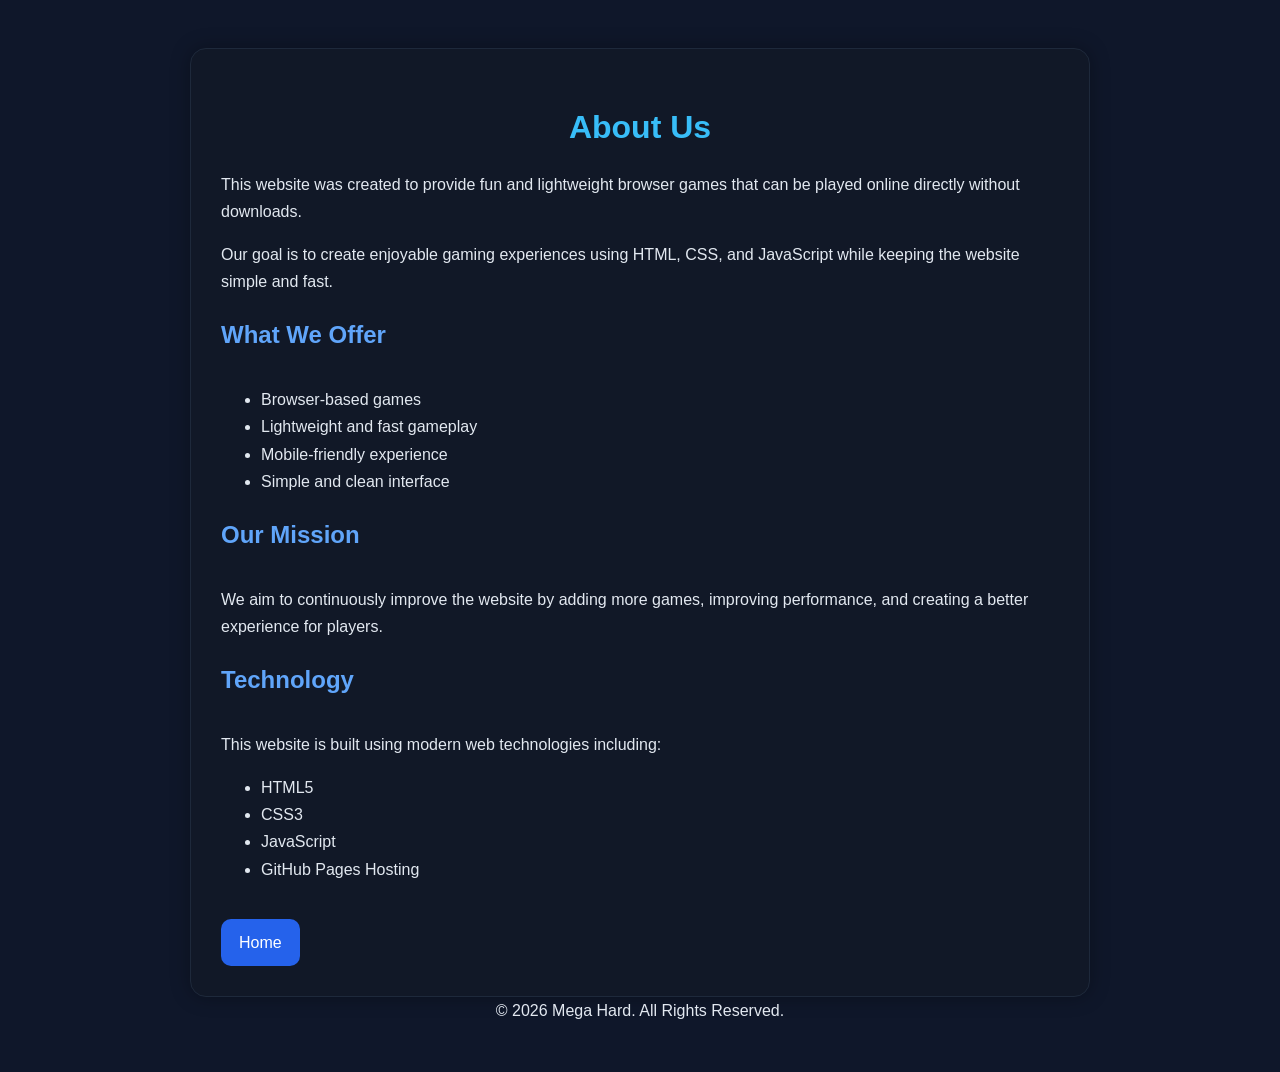
==== about.html @ d2600f77 "Update about.html" ====
<!DOCTYPE html>
<html lang="en">
    <head>
        
        <meta charset="UTF-8">
        <meta name="viewport" content="width=device-width, initial-scale=1.0">

        <!-- Google tag (gtag.js) -->
        <script async src="https://www.googletagmanager.com/gtag/js?id=G-VPERBMP5BG"></script>
        <script>
            window.dataLayer = window.dataLayer || [];
            function gtag(){dataLayer.push(arguments);}
            gtag('js', new Date());

            gtag('config', 'G-VPERBMP5BG');
        </script>
        
        <title>About Us</title>
        
        <link rel = "stylesheet" href = "policies/style.css">

    </head>
    <body>

        <div class="container">

            <div class="card">

                <h1>About Us</h1>

                <p>
                    This website was created to provide fun and lightweight browser games
                    that can be played online directly without downloads.
                </p>

                <p>
                    Our goal is to create enjoyable gaming experiences using
                    HTML, CSS, and JavaScript while keeping the website simple 
                    and fast.
                </p>

                <h2>What We Offer</h2>

                <ul>
                    <li>Browser-based games</li>
                    <li>Lightweight and fast gameplay</li>
                    <li>Mobile-friendly experience</li>
                    <li>Simple and clean interface</li>
                </ul>

                <h2>Our Mission</h2>

                <p>
                    We aim to continuously improve the website by adding more games,
                    improving performance, and creating a better experience for players.
                </p>

                <h2>Technology</h2>

                <p>
                    This website is built using modern web technologies including:
                </p>
                <ul>
                    <li>HTML5</li>
                    <li>CSS3</li>
                    <li>JavaScript</li>
                    <li>GitHub Pages Hosting</li>
                </ul>

                <a class="btn" href="index.html">Home</a>

            </div>

            <div class = "footer" align = "center">
                © 2026 Mega Hard. All Rights Reserved.
            </div>
        </div>
    </body>
</html>
---- policies/style.css ----
body{
    background: #0f172a;
    color: #e2e8f0;
    font-family: Arial, sans-serif;
    line-height: 1.7;
}

.container{
    max-width: 900px;
    margin: auto;
    padding: 40px 20px;
}

.card{
    background: #111827;
    border: 1px solid #1e293b;
    border-radius: 16px;
    padding: 30px;
    box-shadow: 0 0 20px rgba(0, 0, 0, 0.3);
}

h1{
    color: #38bdf8;
    margin-bottom: 10px;
    text-align: center;
}

h2{
    color: #60a5fa;
    margin-bottom: 30px;
}

a{
    color: #38bdf8;
    text-decoration: none;
}

a:hover{
    text-decoration: underline;
}

footer{
    margin-top: 40px;
    text-align: center;
    color: #94a3b8;
    font-size: 14px;
}

.btn{
    display: inline-block;
    margin-top: 20px;
    padding: 10px 18px;
    background: #2562eb;
    color: white;
    border-radius: 10px;
    text-decoration: none;
    transition: 0.3s;
}

.btn:hover{
    background: #1d4ed8;
}
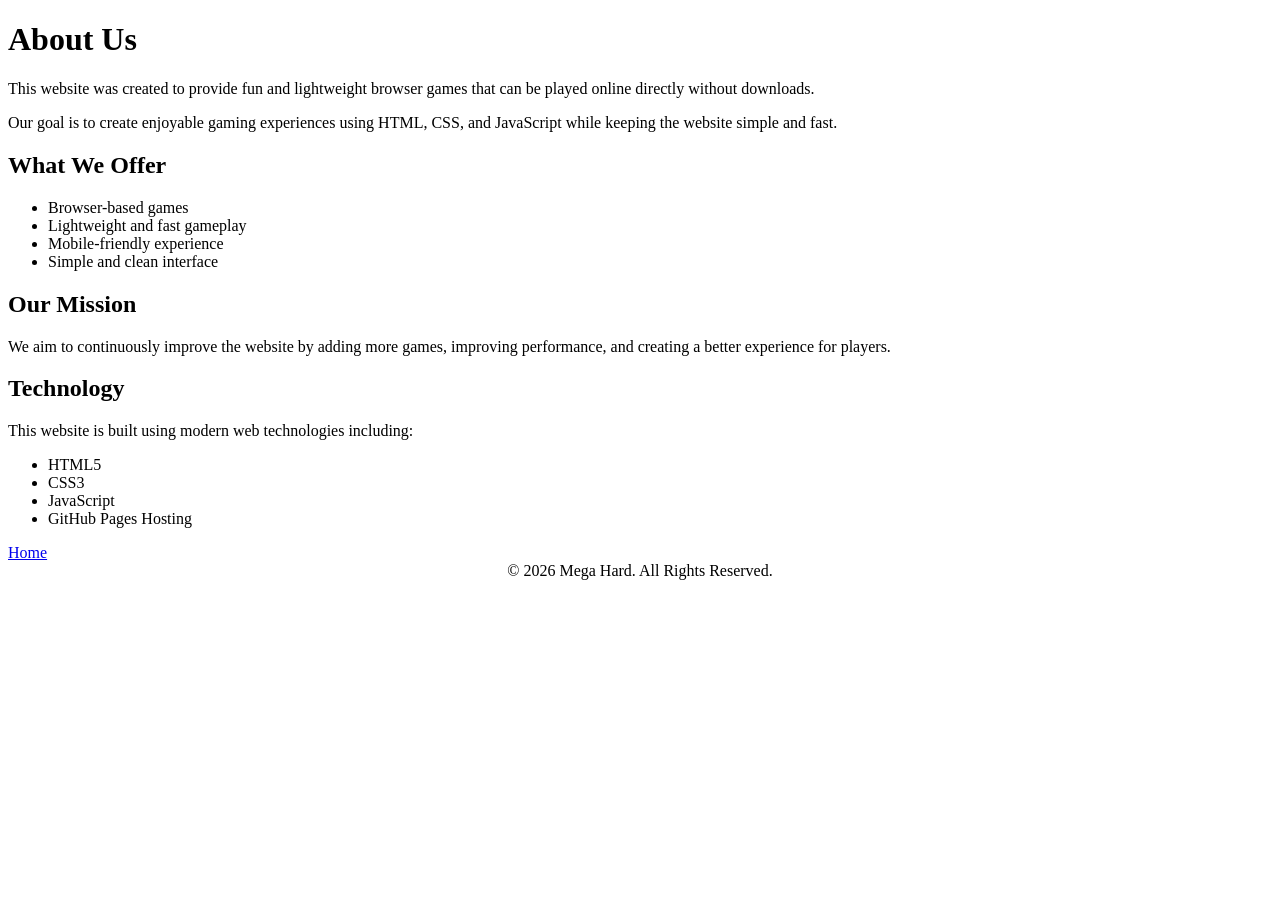
==== commit 4ad9b4f2: "Add files via upload" ====
--- a/about.html
+++ b/about.html
@@ -4,7 +4,7 @@
         
         <meta charset="UTF-8">
         <meta name="viewport" content="width=device-width, initial-scale=1.0">
-
+        
         <!-- Google tag (gtag.js) -->
         <script async src="https://www.googletagmanager.com/gtag/js?id=G-VPERBMP5BG"></script>
         <script>
@@ -15,9 +15,19 @@
             gtag('config', 'G-VPERBMP5BG');
         </script>
         
+        <!-- Microsoft Clarity -->
+        <script type="text/javascript">
+            (function(c,l,a,r,i,t,y){
+                c[a]=c[a]||function(){(c[a].q=c[a].q||[]).push(arguments)};
+                t=l.createElement(r);t.async=1;t.src="https://www.clarity.ms/tag/"+i;
+                y=l.getElementsByTagName(r)[0];y.parentNode.insertBefore(t,y);
+            })(window, document, "clarity", "script", "xg5y9v6llh");
+        </script>
+        
         <title>About Us</title>
         
-        <link rel = "stylesheet" href = "policies/style.css">
+        <link rel = "stylesheet" href = "StyleSheets/policies.css">
+        <link rel = "icon" href = "Assets/Pictures/MH_logo.png">
 
     </head>
     <body>
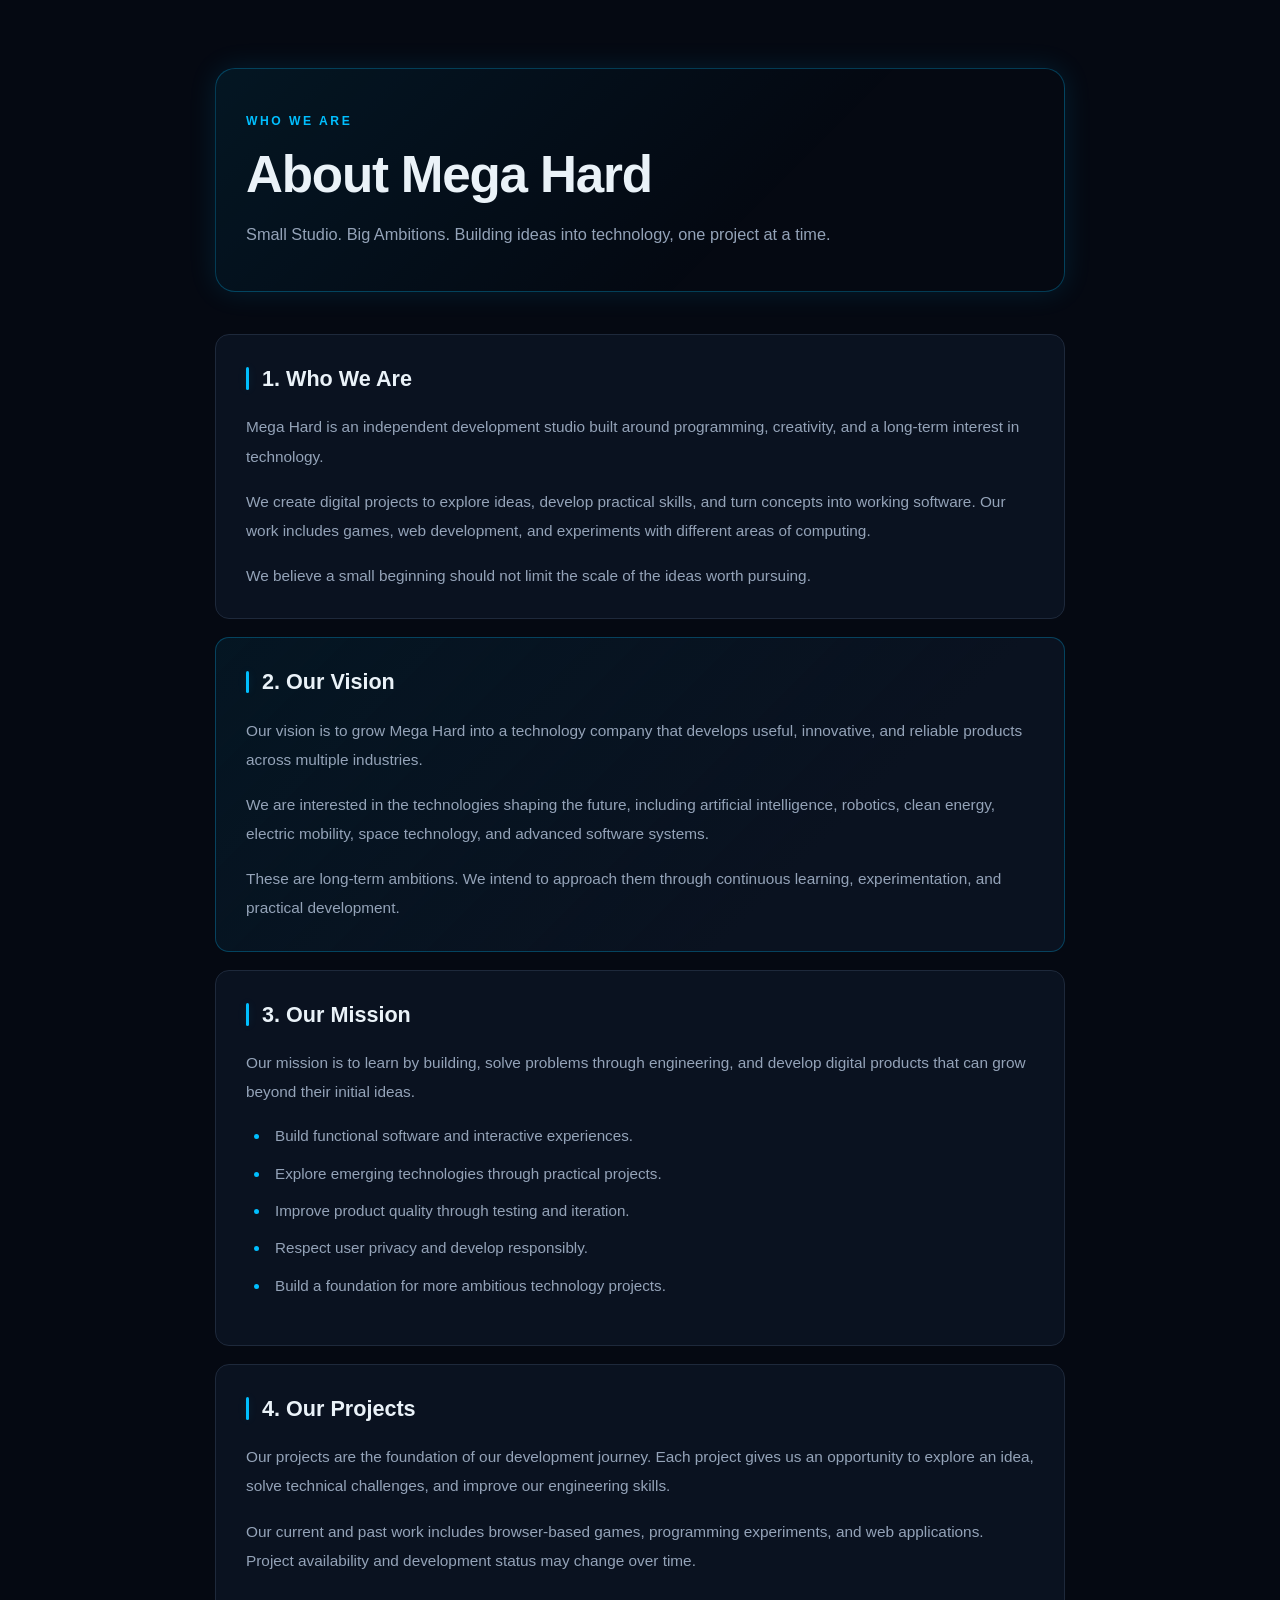
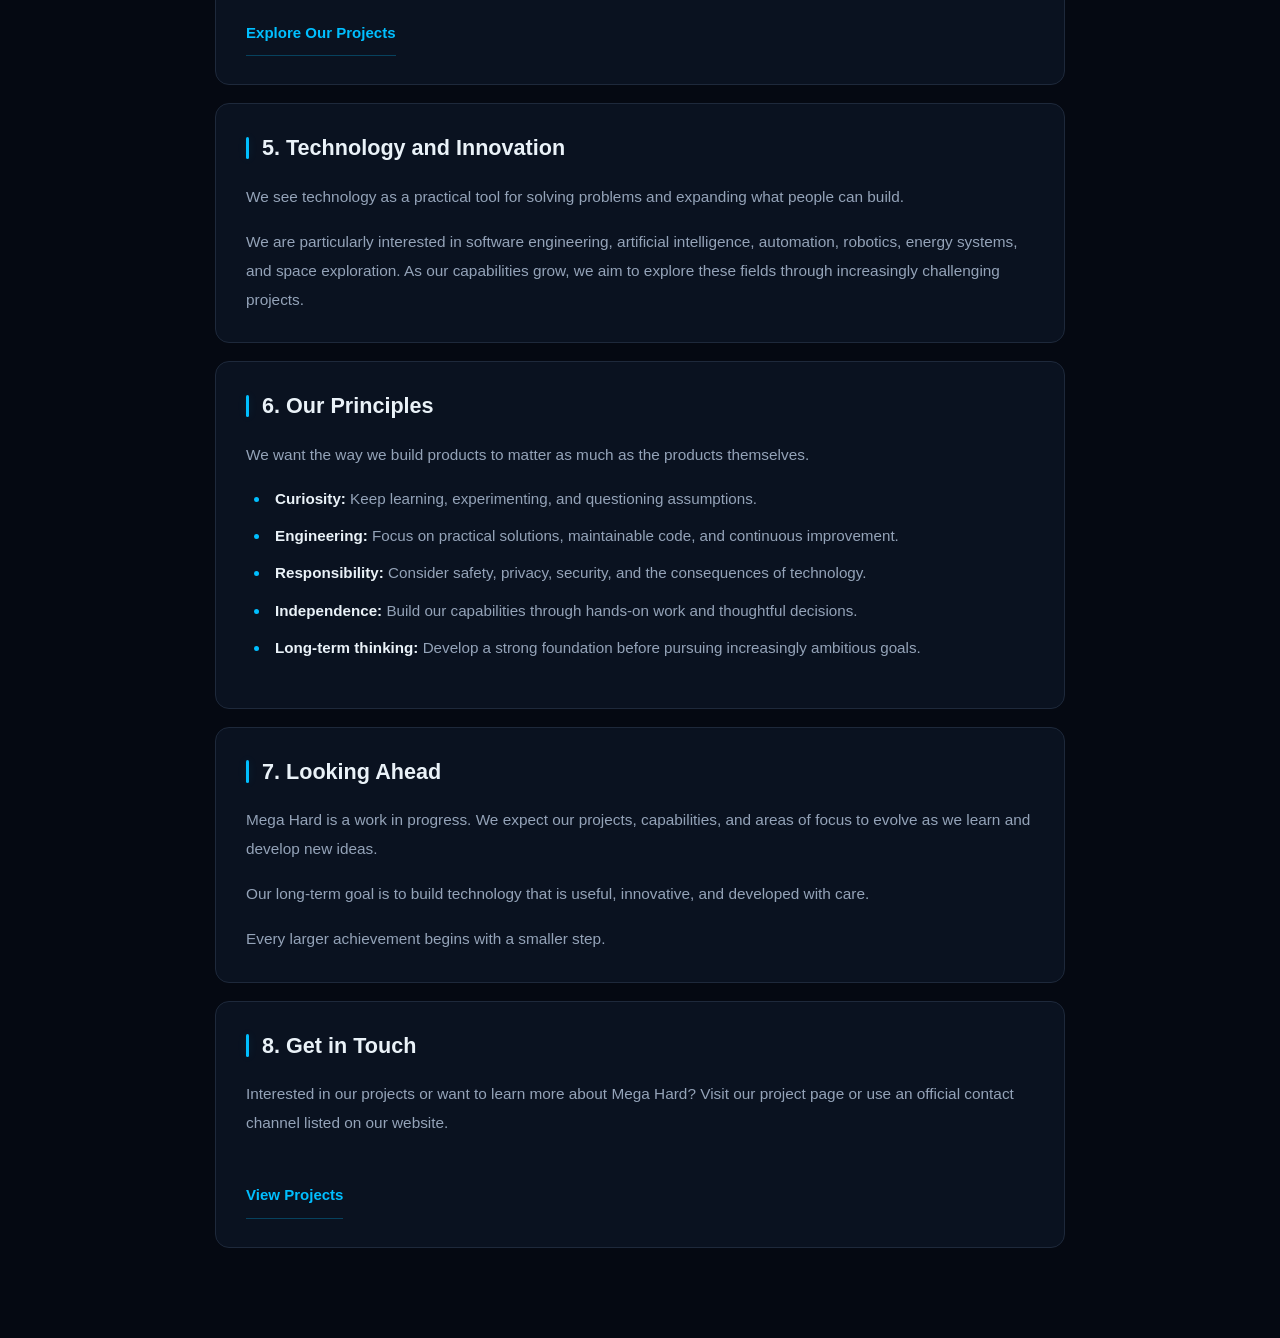
==== commit 7b823f62: "Add files via upload" ====
--- a/about.html
+++ b/about.html
@@ -1,9 +1,19 @@
 <!DOCTYPE html>
 <html lang="en">
+
+    <!-- HEAD -->
     <head>
-        
+
+        <!-- Meta Data -->
         <meta charset="UTF-8">
         <meta name="viewport" content="width=device-width, initial-scale=1.0">
+        <meta name="description" content="Discover Mega Hard, an independent development studio building software, games, and technology projects with ambitious long-term goals.">
+
+        <!-- Title -->
+        <title>Mega Hard | About Us</title>
+
+        <!-- Stylesheet -->
+        <link rel="stylesheet" href="StyleSheets/Main/legal.css">
         
         <!-- Google tag (gtag.js) -->
         <script async src="https://www.googletagmanager.com/gtag/js?id=G-VPERBMP5BG"></script>
@@ -14,76 +24,257 @@
 
             gtag('config', 'G-VPERBMP5BG');
         </script>
-        
-        <!-- Microsoft Clarity -->
-        <script type="text/javascript">
-            (function(c,l,a,r,i,t,y){
-                c[a]=c[a]||function(){(c[a].q=c[a].q||[]).push(arguments)};
-                t=l.createElement(r);t.async=1;t.src="https://www.clarity.ms/tag/"+i;
-                y=l.getElementsByTagName(r)[0];y.parentNode.insertBefore(t,y);
-            })(window, document, "clarity", "script", "xg5y9v6llh");
-        </script>
-        
-        <title>About Us</title>
-        
-        <link rel = "stylesheet" href = "StyleSheets/policies.css">
-        <link rel = "icon" href = "Assets/Pictures/MH_logo.png">
-
     </head>
-    <body>
-
-        <div class="container">
-
-            <div class="card">
-
-                <h1>About Us</h1>
-
-                <p>
-                    This website was created to provide fun and lightweight browser games
-                    that can be played online directly without downloads.
+
+    <!-- BODY -->
+    <body class="legal-page about-page">
+
+        <!-- MAIN CONTENT -->
+        <main class="legal-main">
+
+            <!-- PAGE INTRODUCTION -->
+            <section class="page-intro">
+
+                <p class="page-label">WHO WE ARE</p>
+
+                <h1>About Mega Hard</h1>
+
+                <p class="page-description">
+                    Small Studio. Big Ambitions.
+                    Building ideas into technology, one project at a time.
                 </p>
 
-                <p>
-                    Our goal is to create enjoyable gaming experiences using
-                    HTML, CSS, and JavaScript while keeping the website simple 
-                    and fast.
-                </p>
-
-                <h2>What We Offer</h2>
-
-                <ul>
-                    <li>Browser-based games</li>
-                    <li>Lightweight and fast gameplay</li>
-                    <li>Mobile-friendly experience</li>
-                    <li>Simple and clean interface</li>
-                </ul>
-
-                <h2>Our Mission</h2>
-
-                <p>
-                    We aim to continuously improve the website by adding more games,
-                    improving performance, and creating a better experience for players.
-                </p>
-
-                <h2>Technology</h2>
-
-                <p>
-                    This website is built using modern web technologies including:
-                </p>
-                <ul>
-                    <li>HTML5</li>
-                    <li>CSS3</li>
-                    <li>JavaScript</li>
-                    <li>GitHub Pages Hosting</li>
-                </ul>
-
-                <a class="btn" href="index.html">Home</a>
-
-            </div>
-
-            <div class = "footer" align = "center">
-                © 2026 Mega Hard. All Rights Reserved.
-            </div>
-        </div>
+            </section>
+
+
+            <!-- ABOUT CONTENT -->
+            <article class="legal-content">
+
+                <!-- SECTION 1 -->
+                <section class="legal-section" id="introduction">
+
+                    <h2>1. Who We Are</h2>
+
+                    <p>
+                        Mega Hard is an independent development
+                        studio built around programming,
+                        creativity, and a long-term interest
+                        in technology.
+                    </p>
+
+                    <p>
+                        We create digital projects to explore
+                        ideas, develop practical skills, and
+                        turn concepts into working software.
+                        Our work includes games, web development,
+                        and experiments with different areas
+                        of computing.
+                    </p>
+
+                    <p>
+                        We believe a small beginning should
+                        not limit the scale of the ideas
+                        worth pursuing.
+                    </p>
+
+                </section>
+
+
+                <!-- SECTION 2 -->
+                <section class="legal-section" id="our-vision">
+
+                    <h2>2. Our Vision</h2>
+
+                    <p>
+                        Our vision is to grow Mega Hard into
+                        a technology company that develops
+                        useful, innovative, and reliable
+                        products across multiple industries.
+                    </p>
+
+                    <p>
+                        We are interested in the technologies
+                        shaping the future, including artificial
+                        intelligence, robotics, clean energy,
+                        electric mobility, space technology,
+                        and advanced software systems.
+                    </p>
+
+                    <p>
+                        These are long-term ambitions.
+                        We intend to approach them through
+                        continuous learning, experimentation,
+                        and practical development.
+                    </p>
+
+                </section>
+
+
+                <!-- SECTION 3 -->
+                <section class="legal-section" id="our-mission">
+
+                    <h2>3. Our Mission</h2>
+
+                    <p>
+                        Our mission is to learn by building,
+                        solve problems through engineering,
+                        and develop digital products that
+                        can grow beyond their initial ideas.
+                    </p>
+
+                    <ul>
+                        <li>Build functional software and interactive experiences.</li>
+                        <li>Explore emerging technologies through practical projects.</li>
+                        <li>Improve product quality through testing and iteration.</li>
+                        <li>Respect user privacy and develop responsibly.</li>
+                        <li>Build a foundation for more ambitious technology projects.</li>
+                    </ul>
+
+                </section>
+
+
+                <!-- SECTION 4 -->
+                <section class="legal-section" id="our-projects">
+
+                    <h2>4. Our Projects</h2>
+
+                    <p>
+                        Our projects are the foundation of
+                        our development journey. Each project
+                        gives us an opportunity to explore
+                        an idea, solve technical challenges,
+                        and improve our engineering skills.
+                    </p>
+
+                    <p>
+                        Our current and past work includes
+                        browser-based games, programming
+                        experiments, and web applications.
+                        Project availability and development
+                        status may change over time.
+                    </p>
+
+                    <a href="projects.html" class="text-link">
+                        Explore Our Projects
+                    </a>
+
+                </section>
+
+
+                <!-- SECTION 5 -->
+                <section class="legal-section" id="technology">
+
+                    <h2>5. Technology and Innovation</h2>
+
+                    <p>
+                        We see technology as a practical
+                        tool for solving problems and
+                        expanding what people can build.
+                    </p>
+
+                    <p>
+                        We are particularly interested in
+                        software engineering, artificial
+                        intelligence, automation, robotics,
+                        energy systems, and space exploration.
+                        As our capabilities grow, we aim
+                        to explore these fields through
+                        increasingly challenging projects.
+                    </p>
+
+                </section>
+
+
+                <!-- SECTION 6 -->
+                <section class="legal-section" id="our-principles">
+
+                    <h2>6. Our Principles</h2>
+
+                    <p>
+                        We want the way we build products
+                        to matter as much as the products
+                        themselves.
+                    </p>
+
+                    <ul>
+                        <li>
+                            <strong>Curiosity:</strong>
+                            Keep learning, experimenting,
+                            and questioning assumptions.
+                        </li>
+
+                        <li>
+                            <strong>Engineering:</strong>
+                            Focus on practical solutions,
+                            maintainable code, and continuous improvement.
+                        </li>
+
+                        <li>
+                            <strong>Responsibility:</strong>
+                            Consider safety, privacy, security,
+                            and the consequences of technology.
+                        </li>
+
+                        <li>
+                            <strong>Independence:</strong>
+                            Build our capabilities through
+                            hands-on work and thoughtful decisions.
+                        </li>
+
+                        <li>
+                            <strong>Long-term thinking:</strong>
+                            Develop a strong foundation before
+                            pursuing increasingly ambitious goals.
+                        </li>
+                    </ul>
+
+                </section>
+
+
+                <!-- SECTION 7 -->
+                <section class="legal-section" id="the-future">
+
+                    <h2>7. Looking Ahead</h2>
+
+                    <p>
+                        Mega Hard is a work in progress.
+                        We expect our projects, capabilities,
+                        and areas of focus to evolve as we
+                        learn and develop new ideas.
+                    </p>
+
+                    <p>
+                        Our long-term goal is to build
+                        technology that is useful, innovative,
+                        and developed with care.
+                    </p>
+
+                    <p>
+                        Every larger achievement begins
+                        with a smaller step.
+                    </p>
+
+                </section>
+
+
+                <!-- SECTION 8 -->
+                <section class="legal-section" id="contact">
+
+                    <h2>8. Get in Touch</h2>
+
+                    <p>
+                        Interested in our projects or want
+                        to learn more about Mega Hard?
+                        Visit our project page or use
+                        an official contact channel listed
+                        on our website.
+                    </p>
+
+                    <a href="projects.html" class="text-link">
+                        View Projects
+                    </a>
+                </section>
+            </article>
+        </main>
     </body>
-</html>
+</html>
--- a/StyleSheets/Main/legal.css
+++ b/StyleSheets/Main/legal.css
@@ -0,0 +1,723 @@
+/* ========================================
+   MEGA HARD — SHARED LEGAL STYLESHEET
+   Pages: Terms, Privacy Policy, About
+======================================== */
+
+
+/* ========================================
+   1. ROOT VARIABLES
+======================================== */
+
+:root {
+    --page-bg: #050912;
+    --panel-bg: #0A1220;
+    --panel-hover: #0D192B;
+
+    --accent: #00BFFF;
+    --accent-soft: rgba(0, 191, 255, 0.12);
+    --accent-border: rgba(0, 191, 255, 0.28);
+    --accent-glow: rgba(0, 191, 255, 0.12);
+
+    --text-primary: #EAF2F8;
+    --text-secondary: #94A3B8;
+    --text-muted: #64748B;
+
+    --border-color: #1E293B;
+
+    --header-height: 72px;
+    --content-width: 850px;
+
+    --radius-small: 8px;
+    --radius-medium: 14px;
+    --radius-large: 20px;
+
+    --transition-fast: 0.2s ease;
+}
+
+
+/* ========================================
+   2. RESET
+======================================== */
+
+* {
+    margin: 0;
+    padding: 0;
+    box-sizing: border-box;
+}
+
+html {
+    scroll-behavior: smooth;
+    scroll-padding-top: calc(var(--header-height) + 20px);
+}
+
+body {
+    min-height: 100vh;
+    display: flex;
+    flex-direction: column;
+
+    background: var(--page-bg);
+    color: var(--text-primary);
+
+    font-family: Arial, Helvetica, sans-serif;
+    font-size: 16px;
+    line-height: 1.75;
+
+    -webkit-font-smoothing: antialiased;
+    overflow-wrap: break-word;
+}
+
+a {
+    color: inherit;
+    text-decoration: none;
+}
+
+button,
+input,
+textarea,
+select {
+    font: inherit;
+}
+
+img,
+svg {
+    max-width: 100%;
+}
+
+
+/* ========================================
+   3. HEADER
+======================================== */
+
+.site-header {
+    min-height: var(--header-height);
+    width: 100%;
+
+    display: flex;
+    align-items: center;
+    justify-content: space-between;
+    gap: 24px;
+
+    padding: 12px 6%;
+
+    background: rgba(5, 9, 18, 0.96);
+    border-bottom: 1px solid var(--border-color);
+
+    position: sticky;
+    top: 0;
+    z-index: 100;
+}
+
+
+/* Brand */
+
+.site-logo {
+    color: var(--text-primary);
+
+    font-size: 1.3rem;
+    font-weight: 800;
+    letter-spacing: -0.5px;
+
+    white-space: nowrap;
+
+    transition: color var(--transition-fast);
+}
+
+.site-logo:hover {
+    color: var(--accent);
+}
+
+
+/* Main Navigation */
+
+.site-nav {
+    display: flex;
+    align-items: center;
+    justify-content: flex-end;
+    gap: 26px;
+}
+
+.site-nav a {
+    position: relative;
+
+    color: var(--text-secondary);
+    font-size: 0.92rem;
+    font-weight: 500;
+
+    transition: color var(--transition-fast);
+}
+
+.site-nav a:hover,
+.site-nav a[aria-current="page"] {
+    color: var(--accent);
+}
+
+
+/* Navigation underline */
+
+.site-nav a::after {
+    content: "";
+
+    position: absolute;
+    left: 0;
+    bottom: -6px;
+
+    width: 0;
+    height: 2px;
+
+    background: var(--accent);
+    transition: width var(--transition-fast);
+}
+
+.site-nav a:hover::after,
+.site-nav a[aria-current="page"]::after {
+    width: 100%;
+}
+
+
+/* ========================================
+   4. MAIN LAYOUT
+======================================== */
+
+.legal-main {
+    width: min(
+        var(--content-width),
+        88%
+    );
+
+    margin: 0 auto;
+    padding: 68px 0 90px;
+
+    flex: 1;
+}
+
+
+/* ========================================
+   5. PAGE INTRODUCTION
+======================================== */
+
+.page-intro {
+    position: relative;
+
+    margin-bottom: 42px;
+    padding: 34px 30px;
+
+    background:
+        linear-gradient(
+            135deg,
+            rgba(0, 191, 255, 0.075),
+            transparent 65%
+        );
+
+    border: 1px solid var(--accent-border);
+    border-radius: var(--radius-large);
+
+    box-shadow:
+        0 0 28px var(--accent-glow);
+}
+
+
+/* Small label above the title */
+
+.page-label {
+    margin-bottom: 12px;
+
+    color: var(--accent);
+    font-size: 0.76rem;
+    font-weight: 700;
+    letter-spacing: 2.5px;
+    text-transform: uppercase;
+}
+
+
+/* Main heading */
+
+.page-intro h1 {
+    margin-bottom: 14px;
+
+    color: var(--text-primary);
+    font-size: clamp(2rem, 5vw, 3.2rem);
+    font-weight: 800;
+    line-height: 1.2;
+    letter-spacing: -1.2px;
+}
+
+
+/* Introductory description */
+
+.page-description {
+    max-width: 650px;
+
+    color: var(--text-secondary);
+    font-size: 1.02rem;
+    line-height: 1.8;
+}
+
+
+/* Revision date */
+
+.last-updated {
+    margin-top: 24px;
+    padding-top: 16px;
+
+    border-top: 1px solid var(--border-color);
+
+    color: var(--text-muted);
+    font-size: 0.82rem;
+}
+
+
+/* ========================================
+   6. CONTENT CONTAINER
+======================================== */
+
+.legal-content {
+    display: flex;
+    flex-direction: column;
+    gap: 18px;
+}
+
+
+/* Individual sections */
+
+.legal-section {
+    padding: 28px 30px;
+
+    background: var(--panel-bg);
+    border: 1px solid var(--border-color);
+    border-radius: var(--radius-medium);
+
+    scroll-margin-top: calc(var(--header-height) + 20px);
+
+    transition:
+        border-color var(--transition-fast),
+        background var(--transition-fast);
+}
+
+
+/* Subtle hover effect on larger screens */
+
+@media (hover: hover) and (pointer: fine) {
+    .legal-section:hover {
+        border-color: var(--accent-border);
+        background: var(--panel-hover);
+    }
+}
+
+
+/* ========================================
+   7. HEADINGS
+======================================== */
+
+.legal-section h2 {
+    position: relative;
+
+    margin-bottom: 18px;
+    padding-left: 16px;
+
+    color: var(--text-primary);
+    font-size: 1.35rem;
+    font-weight: 700;
+    line-height: 1.45;
+}
+
+
+/* Cyan marker beside section headings */
+
+.legal-section h2::before {
+    content: "";
+
+    position: absolute;
+    left: 0;
+    top: 0.2em;
+    bottom: 0.2em;
+
+    width: 3px;
+
+    background: var(--accent);
+    border-radius: 4px;
+
+    box-shadow: 0 0 8px var(--accent-glow);
+}
+
+
+/* Subheadings */
+
+.legal-section h3 {
+    margin-top: 26px;
+    margin-bottom: 10px;
+
+    color: var(--accent);
+    font-size: 1.03rem;
+    font-weight: 700;
+    line-height: 1.5;
+}
+
+
+/* ========================================
+   8. PARAGRAPHS
+======================================== */
+
+.legal-section p {
+    margin-bottom: 16px;
+
+    color: var(--text-secondary);
+    font-size: 0.96rem;
+    line-height: 1.9;
+}
+
+.legal-section p:last-child {
+    margin-bottom: 0;
+}
+
+
+/* Emphasized text */
+
+.legal-section strong {
+    color: var(--text-primary);
+    font-weight: 700;
+}
+
+
+/* ========================================
+   9. LISTS
+======================================== */
+
+.legal-section ul,
+.legal-section ol {
+    margin: 14px 0 18px;
+    padding-left: 24px;
+
+    color: var(--text-secondary);
+}
+
+.legal-section li {
+    margin-bottom: 10px;
+    padding-left: 5px;
+
+    font-size: 0.95rem;
+    line-height: 1.8;
+}
+
+.legal-section li:last-child {
+    margin-bottom: 0;
+}
+
+.legal-section li::marker {
+    color: var(--accent);
+}
+
+
+/* ========================================
+   10. INLINE LINKS
+======================================== */
+
+.text-link {
+    display: inline-block;
+
+    margin-top: 20px;
+    padding: 9px 0;
+
+    color: var(--accent);
+    font-size: 0.94rem;
+    font-weight: 700;
+
+    border-bottom: 1px solid var(--accent-border);
+
+    transition:
+        color var(--transition-fast),
+        border-color var(--transition-fast);
+}
+
+.text-link:hover {
+    color: var(--text-primary);
+    border-color: var(--accent);
+}
+
+
+/* Keyboard accessibility */
+
+a:focus-visible {
+    outline: 2px solid var(--accent);
+    outline-offset: 5px;
+    border-radius: 3px;
+}
+
+
+/* ========================================
+   11. FOOTER
+======================================== */
+
+.site-footer {
+    width: 100%;
+
+    display: flex;
+    flex-direction: column;
+    align-items: center;
+    justify-content: center;
+    gap: 16px;
+
+    padding: 28px 6%;
+
+    background: #070D18;
+    border-top: 1px solid var(--border-color);
+
+    text-align: center;
+}
+
+
+/* Copyright */
+
+.footer-copyright {
+    color: var(--text-muted);
+    font-size: 0.84rem;
+    line-height: 1.7;
+}
+
+
+/* Footer Navigation */
+
+.footer-nav {
+    display: flex;
+    flex-wrap: wrap;
+    align-items: center;
+    justify-content: center;
+    gap: 22px;
+}
+
+.footer-nav a {
+    color: var(--text-secondary);
+    font-size: 0.85rem;
+
+    transition: color var(--transition-fast);
+}
+
+.footer-nav a:hover,
+.footer-nav a[aria-current="page"] {
+    color: var(--accent);
+}
+
+
+/* ========================================
+   12. ABOUT PAGE VARIATION
+======================================== */
+
+/* The About page doesn't need a revision date */
+
+.about-page .page-intro {
+    padding-top: 42px;
+    padding-bottom: 42px;
+}
+
+/* Highlight the vision section */
+
+.about-page #our-vision {
+    border-color: var(--accent-border);
+
+    background:
+        linear-gradient(
+            135deg,
+            rgba(0, 191, 255, 0.07),
+            var(--panel-bg) 70%
+        );
+}
+
+
+/* ========================================
+   13. RESPONSIVE DESIGN
+======================================== */
+
+
+/* Tablets and smaller screens */
+
+@media (max-width: 768px) {
+
+    :root {
+        --header-height: 64px;
+        --content-width: 100%;
+    }
+
+    .site-header {
+        padding: 12px 5%;
+        gap: 16px;
+    }
+
+    .site-logo {
+        font-size: 1.15rem;
+    }
+
+    .site-nav {
+        gap: 16px;
+    }
+
+    .site-nav a {
+        font-size: 0.86rem;
+    }
+
+    .legal-main {
+        width: 90%;
+        padding: 48px 0 64px;
+    }
+
+    .page-intro {
+        margin-bottom: 28px;
+        padding: 28px 24px;
+    }
+
+    .page-intro h1 {
+        letter-spacing: -0.7px;
+    }
+
+    .legal-content {
+        gap: 14px;
+    }
+
+    .legal-section {
+        padding: 24px;
+    }
+
+    .legal-section h2 {
+        font-size: 1.22rem;
+    }
+
+    .site-footer {
+        padding: 24px 5%;
+    }
+}
+
+
+/* Mobile phones */
+
+@media (max-width: 480px) {
+
+    :root {
+        --header-height: 60px;
+    }
+
+    body {
+        font-size: 15px;
+        line-height: 1.7;
+    }
+
+    .site-header {
+        padding: 12px 4%;
+        gap: 12px;
+    }
+
+    .site-logo {
+        font-size: 1rem;
+        letter-spacing: -0.3px;
+    }
+
+    .site-nav {
+        gap: 12px;
+    }
+
+    .site-nav a {
+        font-size: 0.78rem;
+    }
+
+    .legal-main {
+        width: 92%;
+        padding: 34px 0 48px;
+    }
+
+    .page-intro {
+        margin-bottom: 22px;
+        padding: 24px 20px;
+
+        border-radius: var(--radius-medium);
+    }
+
+    .page-label {
+        font-size: 0.7rem;
+        letter-spacing: 2px;
+    }
+
+    .page-intro h1 {
+        font-size: clamp(1.8rem, 8vw, 2.4rem);
+        line-height: 1.2;
+    }
+
+    .page-description {
+        font-size: 0.92rem;
+        line-height: 1.75;
+    }
+
+    .last-updated {
+        margin-top: 18px;
+        padding-top: 12px;
+        font-size: 0.76rem;
+    }
+
+    .legal-content {
+        gap: 12px;
+    }
+
+    .legal-section {
+        padding: 21px 18px;
+        border-radius: var(--radius-small);
+    }
+
+    .legal-section h2 {
+        margin-bottom: 14px;
+        padding-left: 13px;
+        font-size: 1.12rem;
+    }
+
+    .legal-section h3 {
+        margin-top: 22px;
+        font-size: 0.98rem;
+    }
+
+    .legal-section p,
+    .legal-section li {
+        font-size: 0.9rem;
+        line-height: 1.8;
+    }
+
+    .legal-section ul,
+    .legal-section ol {
+        padding-left: 21px;
+    }
+
+    .text-link {
+        font-size: 0.9rem;
+    }
+
+    .site-footer {
+        gap: 14px;
+        padding: 22px 4%;
+    }
+
+    .footer-copyright {
+        font-size: 0.77rem;
+    }
+
+    .footer-nav {
+        gap: 12px 18px;
+    }
+
+    .footer-nav a {
+        font-size: 0.8rem;
+    }
+}
+
+
+/* ========================================
+   14. REDUCED MOTION
+======================================== */
+
+@media (prefers-reduced-motion: reduce) {
+
+    html {
+        scroll-behavior: auto;
+    }
+
+    *,
+    *::before,
+    *::after {
+        transition-duration: 0.01ms !important;
+        animation-duration: 0.01ms !important;
+        animation-iteration-count: 1 !important;
+    }
+}
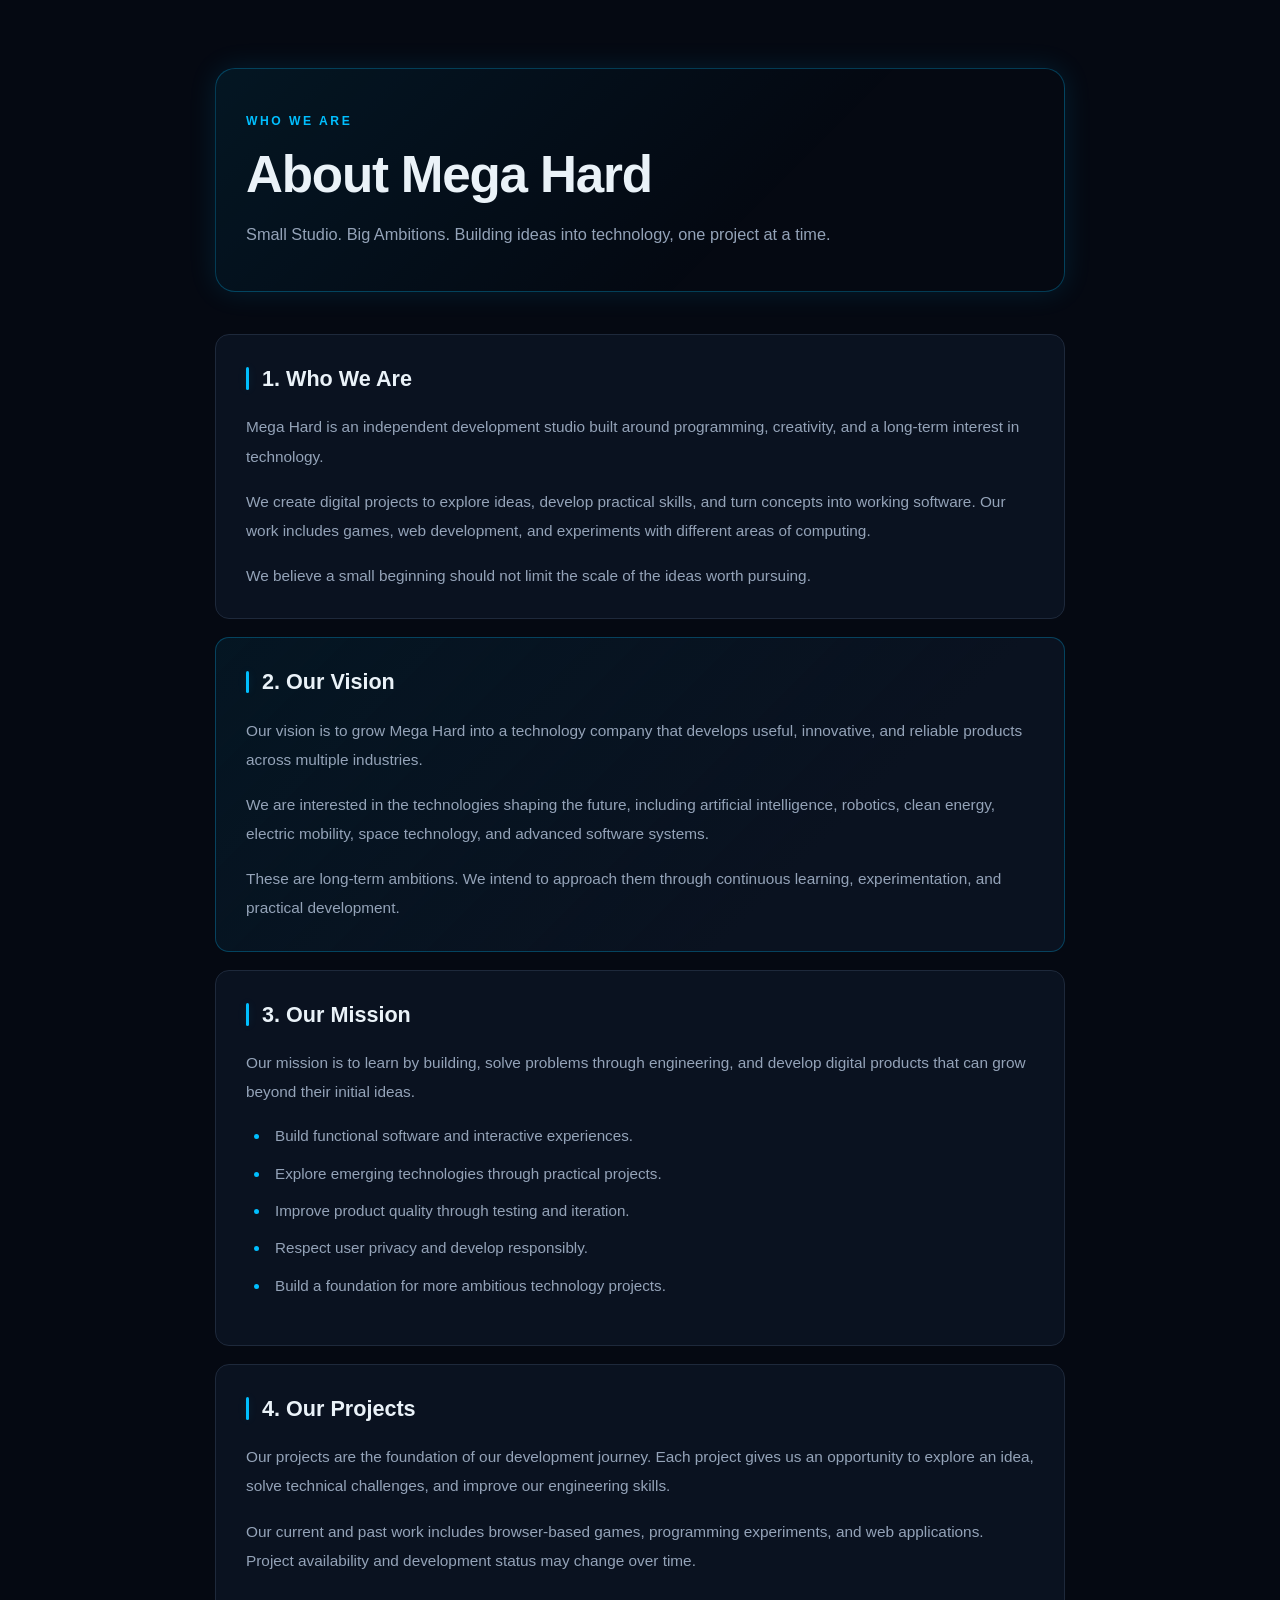
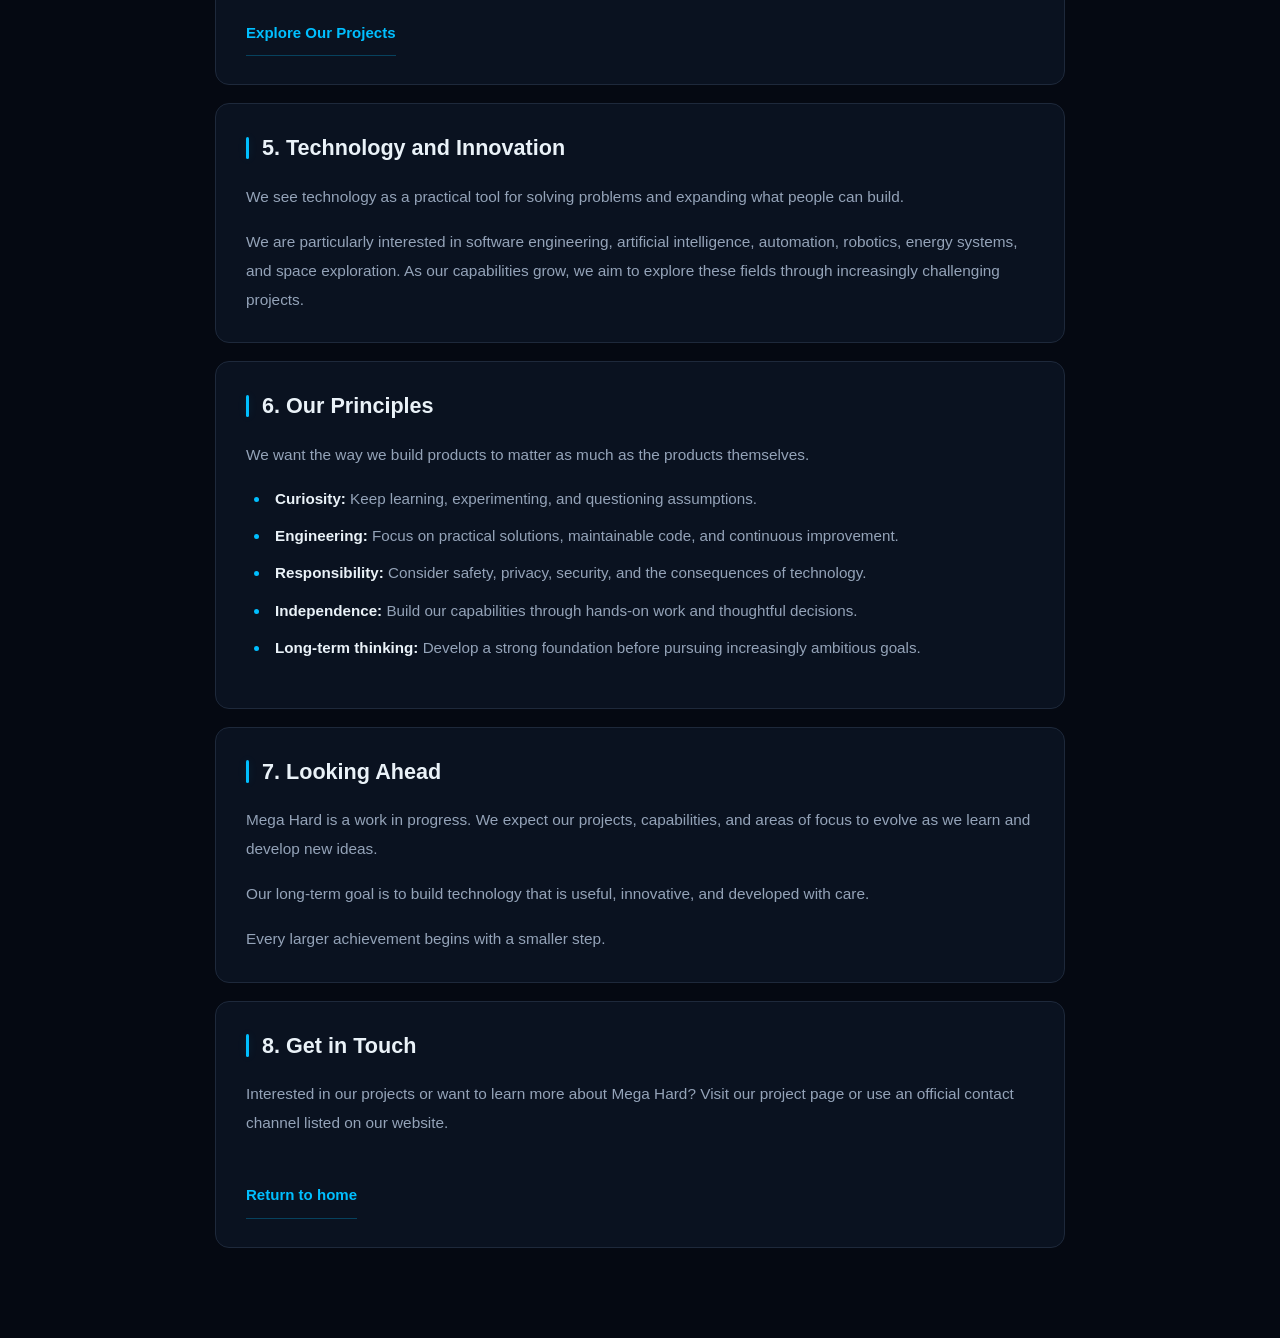
==== commit b19855cd: "Add files via upload" ====
--- a/about.html
+++ b/about.html
@@ -270,8 +270,8 @@
                         on our website.
                     </p>
 
-                    <a href="projects.html" class="text-link">
-                        View Projects
+                    <a href="index.html" class="text-link">
+                        Return to home
                     </a>
                 </section>
             </article>
